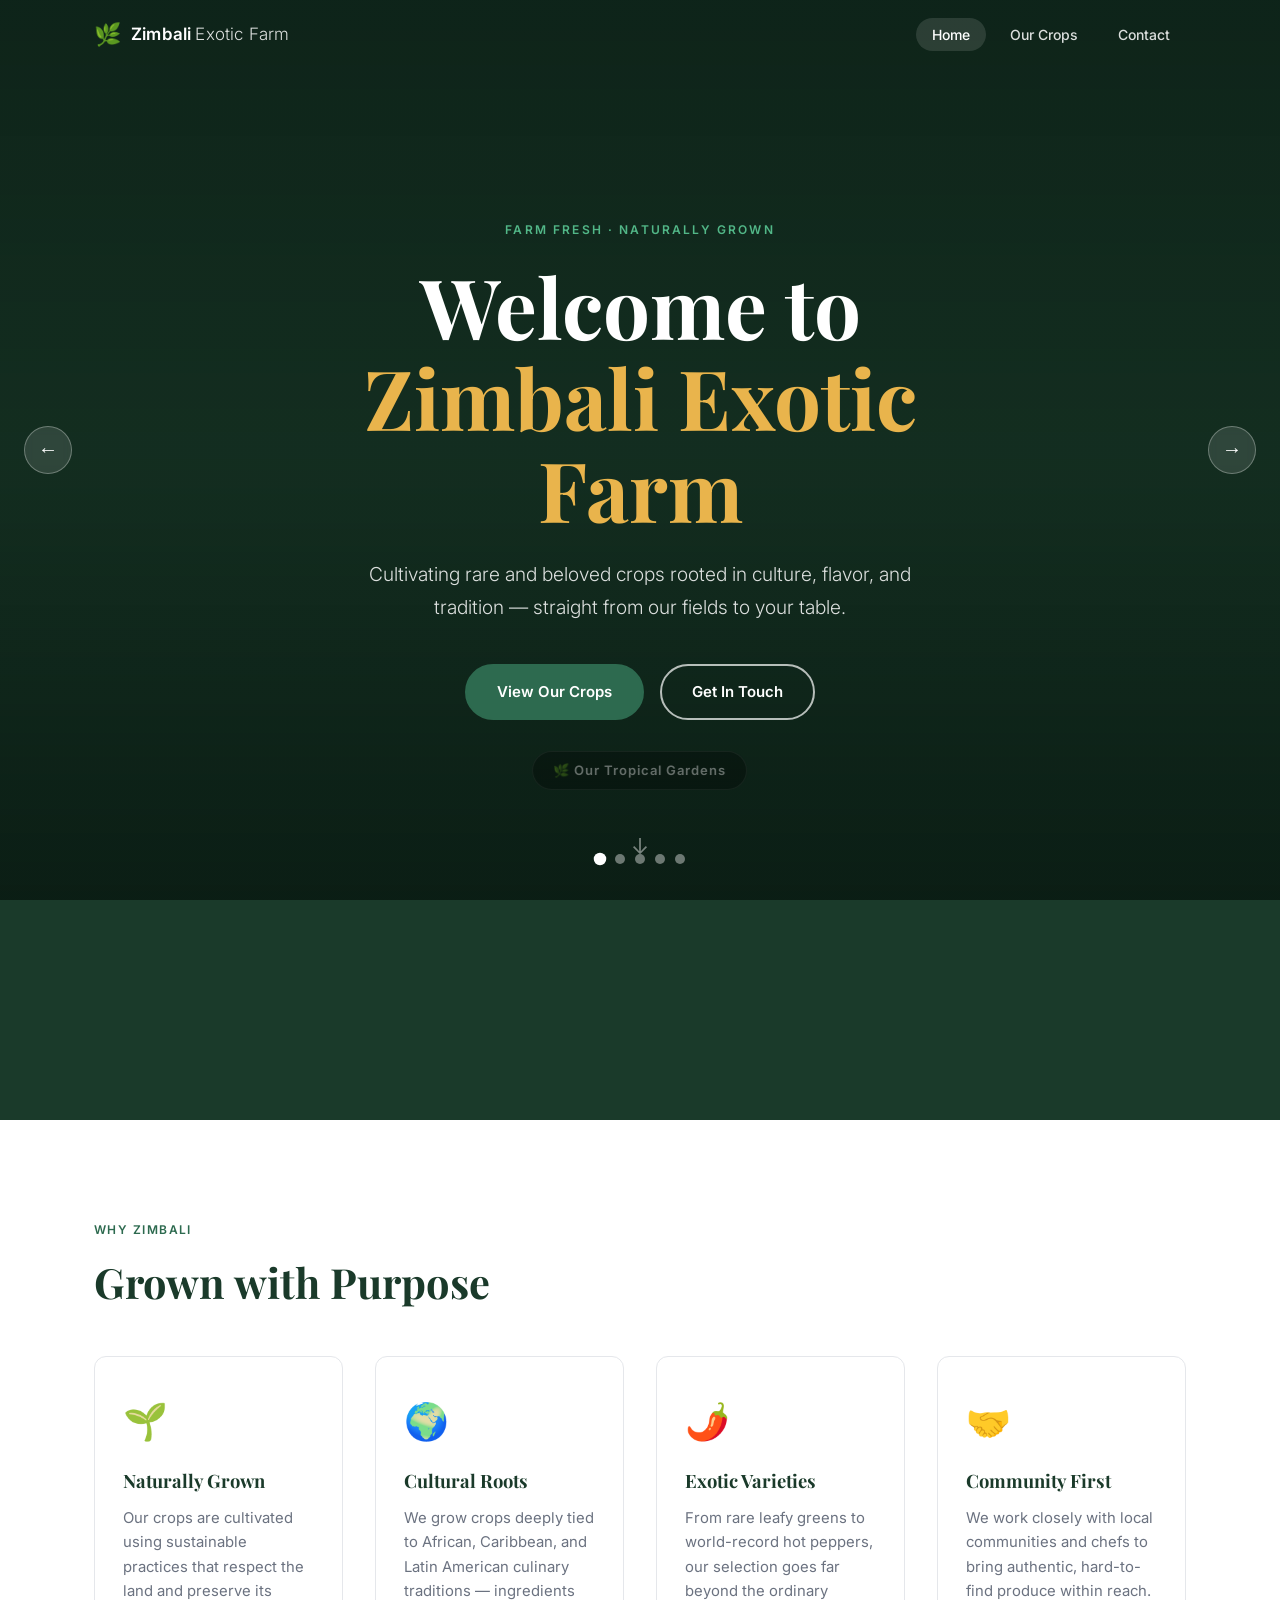
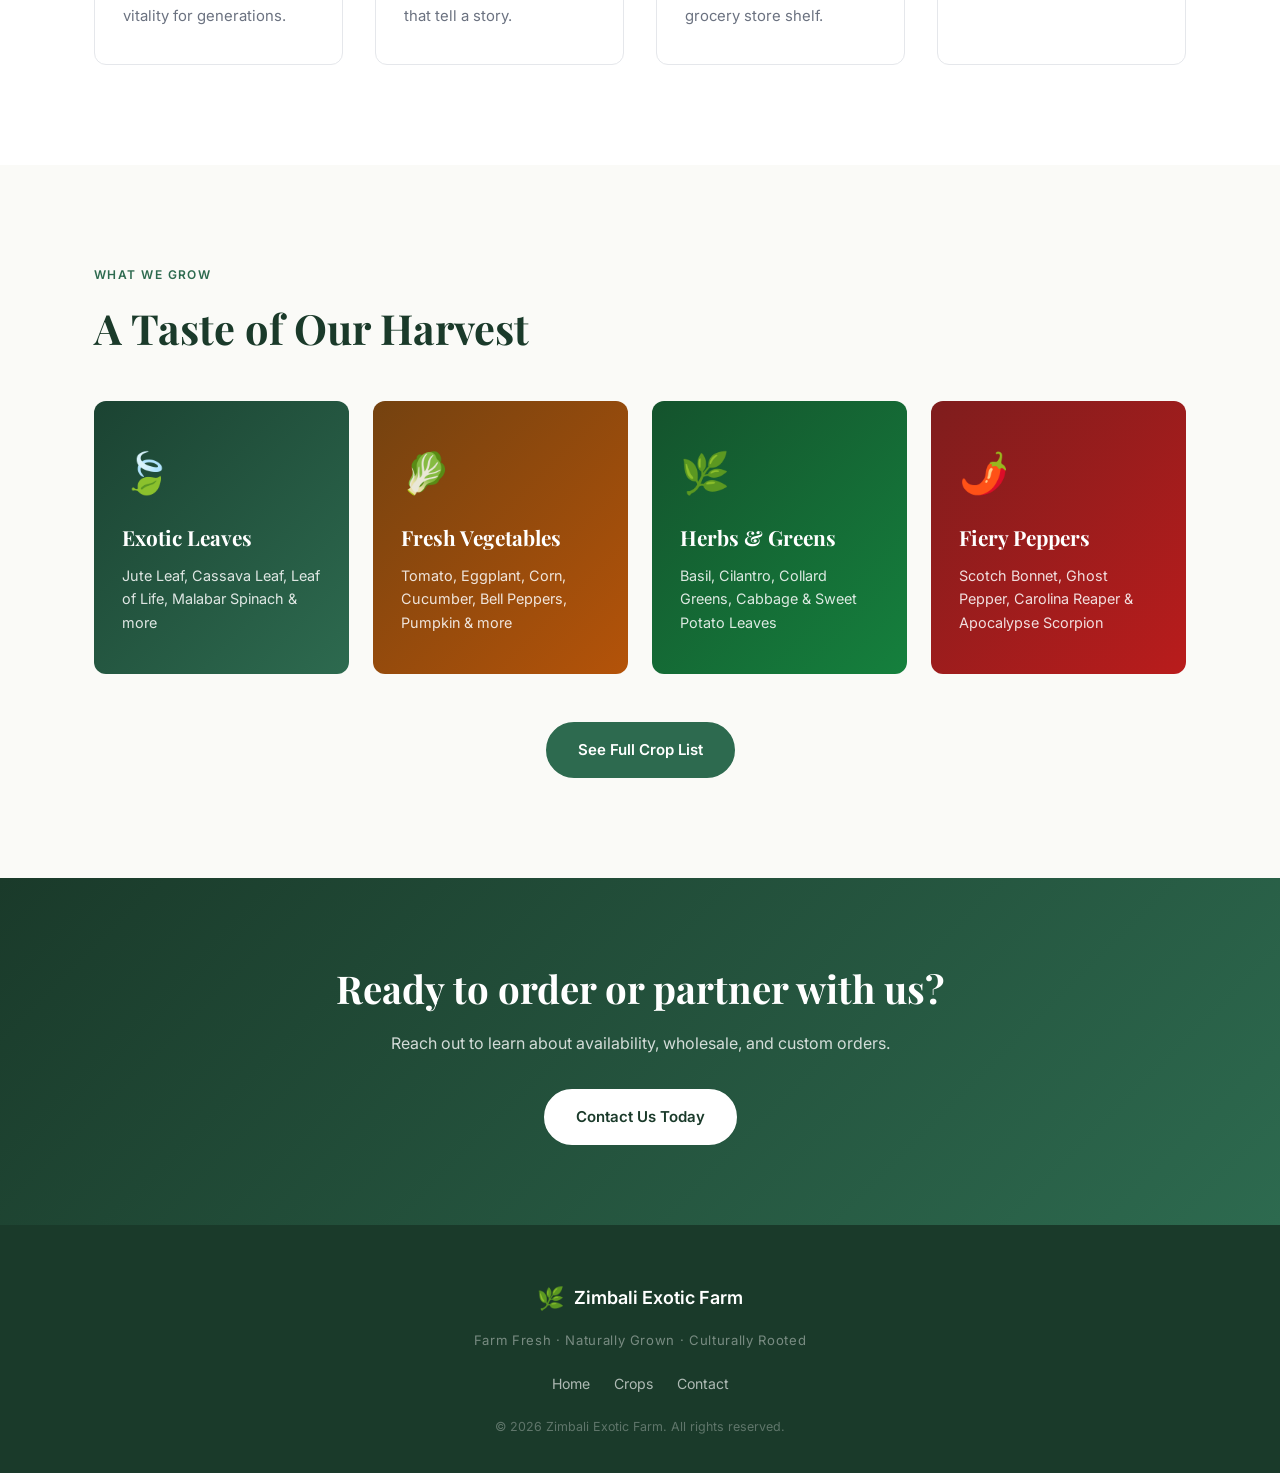
==== index.html @ becfaf84 "Add files via upload" ====
<!DOCTYPE html>
<html lang="en">
<head>
  <meta charset="UTF-8" />
  <meta name="viewport" content="width=device-width, initial-scale=1.0" />
  <title>Zimbali Exotic Farm</title>
  <link rel="stylesheet" href="style.css" />
  <link rel="preconnect" href="https://fonts.googleapis.com" />
  <link href="https://fonts.googleapis.com/css2?family=Playfair+Display:wght@600;700&family=Inter:wght@300;400;500;600&display=swap" rel="stylesheet" />
</head>
<body>

  <!-- NAV -->
  <nav class="nav" id="navbar">
    <div class="nav-inner">
      <a href="index.html" class="logo">
        <span class="logo-leaf">🌿</span>
        <span class="logo-text">Zimbali <em>Exotic Farm</em></span>
      </a>
      <ul class="nav-links">
        <li><a href="index.html" class="active">Home</a></li>
        <li><a href="crops.html">Our Crops</a></li>
        <li><a href="contact.html">Contact</a></li>
      </ul>
      <button class="hamburger" id="hamburger" aria-label="Menu">
        <span></span><span></span><span></span>
      </button>
    </div>
    <div class="mobile-menu" id="mobileMenu">
      <a href="index.html">Home</a>
      <a href="crops.html">Our Crops</a>
      <a href="contact.html">Contact</a>
    </div>
  </nav>

  <!-- HERO SLIDESHOW -->
  <section class="hero" id="heroSection">

    <!-- SLIDES — replace src URLs with your own farm photos -->
    <div class="slideshow" id="slideshow">
      <div class="slide active" style="background-image:url('https://images.unsplash.com/photo-1464226184884-fa280b87c399?auto=format&fit=crop&w=1920&q=80')">
        <div class="slide-badge">🌿 Our Tropical Gardens</div>
      </div>
      <div class="slide" style="background-image:url('https://images.unsplash.com/photo-1416879595882-3373a0480b5b?auto=format&fit=crop&w=1920&q=80')">
        <div class="slide-badge">🌱 Fresh from the Fields</div>
      </div>
      <div class="slide" style="background-image:url('https://images.unsplash.com/photo-1500651858858-18ea74ab98b0?auto=format&fit=crop&w=1920&q=80')">
        <div class="slide-badge">👨‍🌾 African Farmers at Work</div>
      </div>
      <div class="slide" style="background-image:url('https://images.unsplash.com/photo-1574943320219-cfe9d5f81c7e?auto=format&fit=crop&w=1920&q=80')">
        <div class="slide-badge">🌶️ Exotic Pepper Harvest</div>
      </div>
      <div class="slide" style="background-image:url('https://images.unsplash.com/photo-1501004318641-b39e6451bec6?auto=format&fit=crop&w=1920&q=80')">
        <div class="slide-badge">🍃 Rich Green Foliage</div>
      </div>
    </div>

    <!-- Dark overlay -->
    <div class="hero-overlay"></div>

    <!-- Hero text -->
    <div class="hero-content">
      <p class="hero-tag">Farm Fresh · Naturally Grown</p>
      <h1 class="hero-title">Welcome to<br /><span>Zimbali Exotic Farm</span></h1>
      <p class="hero-sub">Cultivating rare and beloved crops rooted in culture, flavor, and tradition — straight from our fields to your table.</p>
      <div class="hero-btns">
        <a href="crops.html" class="btn btn-primary">View Our Crops</a>
        <a href="contact.html" class="btn btn-outline">Get In Touch</a>
      </div>
    </div>

    <!-- Slide controls -->
    <button class="slide-arrow slide-prev" id="slidePrev" aria-label="Previous slide">&#8592;</button>
    <button class="slide-arrow slide-next" id="slideNext" aria-label="Next slide">&#8594;</button>

    <!-- Dot indicators -->
    <div class="slide-dots" id="slideDots">
      <button class="dot active" data-index="0"></button>
      <button class="dot" data-index="1"></button>
      <button class="dot" data-index="2"></button>
      <button class="dot" data-index="3"></button>
      <button class="dot" data-index="4"></button>
    </div>

    <div class="hero-scroll-hint">↓</div>
  </section>

  <!-- FARM PHOTO GALLERY STRIP -->
  <section class="gallery-strip">
    <div class="gallery-inner">
      <div class="gallery-item" style="background-image:url('https://images.unsplash.com/photo-1464226184884-fa280b87c399?auto=format&fit=crop&w=600&q=80')">
        <div class="gallery-label">Our Fields</div>
      </div>
      <div class="gallery-item" style="background-image:url('https://images.unsplash.com/photo-1416879595882-3373a0480b5b?auto=format&fit=crop&w=600&q=80')">
        <div class="gallery-label">Lush Crops</div>
      </div>
      <div class="gallery-item" style="background-image:url('https://images.unsplash.com/photo-1500651858858-18ea74ab98b0?auto=format&fit=crop&w=600&q=80')">
        <div class="gallery-label">Harvest Time</div>
      </div>
      <div class="gallery-item" style="background-image:url('https://images.unsplash.com/photo-1574943320219-cfe9d5f81c7e?auto=format&fit=crop&w=600&q=80')">
        <div class="gallery-label">Exotic Peppers</div>
      </div>
      <div class="gallery-item" style="background-image:url('https://images.unsplash.com/photo-1501004318641-b39e6451bec6?auto=format&fit=crop&w=600&q=80')">
        <div class="gallery-label">Tropical Greens</div>
      </div>
    </div>
  </section>

  <!-- WHY US -->
  <section class="features">
    <div class="container">
      <div class="section-label">Why Zimbali</div>
      <h2 class="section-title">Grown with Purpose</h2>
      <div class="feature-grid">
        <div class="feature-card">
          <div class="feature-icon">🌱</div>
          <h3>Naturally Grown</h3>
          <p>Our crops are cultivated using sustainable practices that respect the land and preserve its vitality for generations.</p>
        </div>
        <div class="feature-card">
          <div class="feature-icon">🌍</div>
          <h3>Cultural Roots</h3>
          <p>We grow crops deeply tied to African, Caribbean, and Latin American culinary traditions — ingredients that tell a story.</p>
        </div>
        <div class="feature-card">
          <div class="feature-icon">🌶️</div>
          <h3>Exotic Varieties</h3>
          <p>From rare leafy greens to world-record hot peppers, our selection goes far beyond the ordinary grocery store shelf.</p>
        </div>
        <div class="feature-card">
          <div class="feature-icon">🤝</div>
          <h3>Community First</h3>
          <p>We work closely with local communities and chefs to bring authentic, hard-to-find produce within reach.</p>
        </div>
      </div>
    </div>
  </section>

  <!-- CROP PREVIEW -->
  <section class="crop-preview">
    <div class="container">
      <div class="section-label">What We Grow</div>
      <h2 class="section-title">A Taste of Our Harvest</h2>
      <div class="preview-grid">
        <div class="preview-card exotic-leaves">
          <div class="preview-icon">🍃</div>
          <h3>Exotic Leaves</h3>
          <p>Jute Leaf, Cassava Leaf, Leaf of Life, Malabar Spinach & more</p>
        </div>
        <div class="preview-card vegetables">
          <div class="preview-icon">🥬</div>
          <h3>Fresh Vegetables</h3>
          <p>Tomato, Eggplant, Corn, Cucumber, Bell Peppers, Pumpkin & more</p>
        </div>
        <div class="preview-card herbs">
          <div class="preview-icon">🌿</div>
          <h3>Herbs & Greens</h3>
          <p>Basil, Cilantro, Collard Greens, Cabbage & Sweet Potato Leaves</p>
        </div>
        <div class="preview-card peppers">
          <div class="preview-icon">🌶️</div>
          <h3>Fiery Peppers</h3>
          <p>Scotch Bonnet, Ghost Pepper, Carolina Reaper & Apocalypse Scorpion</p>
        </div>
      </div>
      <div class="preview-cta">
        <a href="crops.html" class="btn btn-primary">See Full Crop List</a>
      </div>
    </div>
  </section>

  <!-- CTA BANNER -->
  <section class="cta-banner">
    <div class="container cta-inner">
      <h2>Ready to order or partner with us?</h2>
      <p>Reach out to learn about availability, wholesale, and custom orders.</p>
      <a href="contact.html" class="btn btn-white">Contact Us Today</a>
    </div>
  </section>

  <!-- FOOTER -->
  <footer class="footer">
    <div class="container footer-inner">
      <div class="footer-brand">
        <span class="logo-leaf">🌿</span>
        <span class="footer-name">Zimbali Exotic Farm</span>
      </div>
      <p class="footer-tagline">Farm Fresh · Naturally Grown · Culturally Rooted</p>
      <nav class="footer-nav">
        <a href="index.html">Home</a>
        <a href="crops.html">Crops</a>
        <a href="contact.html">Contact</a>
      </nav>
      <p class="footer-copy">&copy; 2026 Zimbali Exotic Farm. All rights reserved.</p>
    </div>
  </footer>

  <script src="main.js"></script>
</body>
</html>
---- style.css ----
/* ============================================================
   ZIMBALI EXOTIC FARM — Stylesheet
   ============================================================ */

/* ---- Reset & Base ---- */
*, *::before, *::after { box-sizing: border-box; margin: 0; padding: 0; }

:root {
  --green-dark:   #1a3a2a;
  --green-mid:    #2d6a4f;
  --green-light:  #52b788;
  --green-pale:   #d8f3dc;
  --gold:         #e9b44c;
  --gold-dark:    #c8952a;
  --pepper-red:   #c0392b;
  --pepper-warm:  #f5ede0;
  --cream:        #fafaf7;
  --text-dark:    #1a1a1a;
  --text-mid:     #3d3d3d;
  --text-muted:   #6b7280;
  --border:       #e5e7eb;
  --radius:       12px;
  --radius-sm:    8px;
  --shadow-sm:    0 2px 8px rgba(0,0,0,.07);
  --shadow-md:    0 6px 24px rgba(0,0,0,.10);
  --shadow-lg:    0 12px 40px rgba(0,0,0,.14);
  --font-serif:   'Playfair Display', Georgia, serif;
  --font-sans:    'Inter', system-ui, sans-serif;
}

html { scroll-behavior: smooth; }

body {
  font-family: var(--font-sans);
  color: var(--text-dark);
  background: var(--cream);
  line-height: 1.6;
  font-size: 16px;
}

.container {
  max-width: 1140px;
  margin: 0 auto;
  padding: 0 24px;
}

img { display: block; max-width: 100%; }
a { text-decoration: none; color: inherit; }

/* ---- Typography ---- */
.section-label {
  font-size: 12px;
  font-weight: 600;
  letter-spacing: .12em;
  text-transform: uppercase;
  color: var(--green-mid);
  margin-bottom: 10px;
}
.section-title {
  font-family: var(--font-serif);
  font-size: clamp(1.8rem, 3.5vw, 2.6rem);
  color: var(--green-dark);
  margin-bottom: 40px;
}

/* ---- Buttons ---- */
.btn {
  display: inline-block;
  padding: 14px 30px;
  border-radius: 50px;
  font-size: 15px;
  font-weight: 600;
  cursor: pointer;
  transition: all .22s ease;
  border: 2px solid transparent;
}
.btn-primary {
  background: var(--green-mid);
  color: #fff;
  border-color: var(--green-mid);
}
.btn-primary:hover {
  background: var(--green-dark);
  border-color: var(--green-dark);
  transform: translateY(-2px);
  box-shadow: 0 6px 20px rgba(45,106,79,.3);
}
.btn-outline {
  background: transparent;
  color: #fff;
  border-color: rgba(255,255,255,.7);
}
.btn-outline:hover {
  background: rgba(255,255,255,.15);
  border-color: #fff;
}
.btn-white {
  background: #fff;
  color: var(--green-dark);
  border-color: #fff;
}
.btn-white:hover {
  background: var(--green-pale);
  transform: translateY(-2px);
}
.btn-full { width: 100%; text-align: center; }

/* ============================================================
   NAVIGATION
   ============================================================ */
.nav {
  position: fixed;
  top: 0; left: 0; right: 0;
  z-index: 100;
  background: transparent;
  transition: background .3s, box-shadow .3s;
}
.nav.scrolled {
  background: rgba(26,58,42,.97);
  box-shadow: 0 2px 20px rgba(0,0,0,.18);
}
.nav-inner {
  max-width: 1140px;
  margin: 0 auto;
  padding: 0 24px;
  height: 70px;
  display: flex;
  align-items: center;
  justify-content: space-between;
}
.logo {
  display: flex;
  align-items: center;
  gap: 10px;
  color: #fff;
}
.logo-leaf { font-size: 22px; }
.logo-text {
  font-size: 17px;
  font-weight: 600;
  letter-spacing: .01em;
}
.logo-text em { font-style: normal; font-weight: 300; opacity: .85; }

.nav-links {
  list-style: none;
  display: flex;
  gap: 8px;
}
.nav-links a {
  color: rgba(255,255,255,.85);
  font-size: 14px;
  font-weight: 500;
  padding: 8px 16px;
  border-radius: 50px;
  transition: all .2s;
}
.nav-links a:hover,
.nav-links a.active {
  color: #fff;
  background: rgba(255,255,255,.12);
}

.hamburger {
  display: none;
  flex-direction: column;
  gap: 5px;
  background: none;
  border: none;
  cursor: pointer;
  padding: 6px;
}
.hamburger span {
  display: block;
  width: 24px;
  height: 2px;
  background: #fff;
  border-radius: 2px;
  transition: all .2s;
}

.mobile-menu {
  display: none;
  flex-direction: column;
  background: var(--green-dark);
  padding: 12px 0 20px;
}
.mobile-menu a {
  color: rgba(255,255,255,.9);
  padding: 12px 24px;
  font-weight: 500;
  font-size: 15px;
}
.mobile-menu a:hover { background: rgba(255,255,255,.08); }
.mobile-menu.open { display: flex; }

/* ============================================================
   HERO (HOME)
   ============================================================ */
.hero {
  position: relative;
  min-height: 100vh;
  display: flex;
  align-items: center;
  justify-content: center;
  /* Fallback color while images load */
  background: #0d2318;
  overflow: hidden;
}

/* ---- Slideshow ---- */
.slideshow {
  position: absolute;
  inset: 0;
  z-index: 0;
}

.slide {
  position: absolute;
  inset: 0;
  background-size: cover;
  background-position: center;
  background-repeat: no-repeat;
  opacity: 0;
  transition: opacity 1.2s ease;
  /* Fallback gradient in case image fails */
  background-color: #1a3a2a;
}

.slide.active {
  opacity: 1;
}

.slide-badge {
  position: absolute;
  bottom: 110px;
  left: 50%;
  transform: translateX(-50%);
  background: rgba(0,0,0,.45);
  backdrop-filter: blur(6px);
  color: #fff;
  font-size: 13px;
  font-weight: 600;
  letter-spacing: .08em;
  padding: 8px 20px;
  border-radius: 50px;
  white-space: nowrap;
  border: 1px solid rgba(255,255,255,.15);
}

/* Slide navigation arrows */
.slide-arrow {
  position: absolute;
  top: 50%;
  transform: translateY(-50%);
  z-index: 10;
  background: rgba(255,255,255,.12);
  border: 1.5px solid rgba(255,255,255,.3);
  color: #fff;
  font-size: 20px;
  width: 48px;
  height: 48px;
  border-radius: 50%;
  cursor: pointer;
  display: flex;
  align-items: center;
  justify-content: center;
  transition: background .2s, transform .2s;
  backdrop-filter: blur(4px);
}
.slide-arrow:hover {
  background: rgba(255,255,255,.25);
  transform: translateY(-50%) scale(1.08);
}
.slide-prev { left: 24px; }
.slide-next { right: 24px; }

/* Dot indicators */
.slide-dots {
  position: absolute;
  bottom: 36px;
  left: 50%;
  transform: translateX(-50%);
  z-index: 10;
  display: flex;
  gap: 10px;
}
.dot {
  width: 10px;
  height: 10px;
  border-radius: 50%;
  background: rgba(255,255,255,.4);
  border: none;
  cursor: pointer;
  padding: 0;
  transition: background .25s, transform .25s;
}
.dot.active {
  background: #fff;
  transform: scale(1.25);
}

.hero-overlay {
  position: absolute;
  inset: 0;
  z-index: 1;
  background: linear-gradient(
    to bottom,
    rgba(5,18,12,.55) 0%,
    rgba(10,28,18,.40) 50%,
    rgba(5,18,12,.70) 100%
  );
}

/* ---- Gallery strip (below hero) ---- */
.gallery-strip {
  background: var(--green-dark);
  overflow: hidden;
}
.gallery-inner {
  display: flex;
  height: 220px;
}
.gallery-item {
  flex: 1;
  background-size: cover;
  background-position: center;
  background-color: #1a3a2a;
  position: relative;
  overflow: hidden;
  transition: flex .4s ease;
  cursor: pointer;
}
.gallery-item:hover { flex: 2; }
.gallery-item + .gallery-item {
  border-left: 2px solid var(--green-dark);
}
.gallery-label {
  position: absolute;
  bottom: 0;
  left: 0;
  right: 0;
  padding: 28px 12px 12px;
  background: linear-gradient(to top, rgba(0,0,0,.7), transparent);
  color: #fff;
  font-size: 12px;
  font-weight: 600;
  letter-spacing: .06em;
  text-align: center;
  text-transform: uppercase;
  opacity: 0;
  transition: opacity .3s;
}
.gallery-item:hover .gallery-label { opacity: 1; }

.hero-content {
  position: relative;
  z-index: 2;
  text-align: center;
  color: #fff;
  padding: 120px 24px 80px;
  max-width: 780px;
}

.hero-tag {
  font-size: 12px;
  font-weight: 600;
  letter-spacing: .18em;
  text-transform: uppercase;
  color: var(--green-light);
  margin-bottom: 20px;
}

.hero-title {
  font-family: var(--font-serif);
  font-size: clamp(2.8rem, 7vw, 5.2rem);
  line-height: 1.1;
  margin-bottom: 24px;
}

.hero-title span {
  display: block;
  color: var(--gold);
}

.hero-sub {
  font-size: clamp(1rem, 2vw, 1.2rem);
  font-weight: 300;
  opacity: .85;
  max-width: 560px;
  margin: 0 auto 40px;
  line-height: 1.7;
}

.hero-btns {
  display: flex;
  gap: 16px;
  justify-content: center;
  flex-wrap: wrap;
}

.hero-scroll-hint {
  position: absolute;
  bottom: 36px;
  left: 50%;
  transform: translateX(-50%);
  z-index: 2;
  color: rgba(255,255,255,.45);
  font-size: 22px;
  animation: bounce 2s infinite;
}

@keyframes bounce {
  0%, 100% { transform: translateX(-50%) translateY(0); }
  50%       { transform: translateX(-50%) translateY(8px); }
}

/* ============================================================
   PAGE HERO (Inner Pages)
   ============================================================ */
.page-hero {
  position: relative;
  padding: 140px 24px 80px;
  background: linear-gradient(135deg, #0d2318 0%, #1a3a2a 50%, #2d6a4f 100%);
  text-align: center;
  overflow: hidden;
}
.page-hero::before {
  content: '';
  position: absolute;
  inset: 0;
  background:
    radial-gradient(circle at 20% 50%, rgba(82,183,136,.12) 0%, transparent 60%),
    radial-gradient(circle at 80% 30%, rgba(233,180,76,.07) 0%, transparent 50%);
}
.page-hero-overlay {
  position: absolute;
  inset: 0;
  background: rgba(10,28,18,.3);
}
.page-hero-content {
  position: relative;
  color: #fff;
  max-width: 680px;
  margin: 0 auto;
}
.page-hero-content h1 {
  font-family: var(--font-serif);
  font-size: clamp(2.2rem, 5vw, 3.8rem);
  margin: 12px 0 16px;
}
.page-hero-content p {
  font-size: 1.05rem;
  opacity: .8;
  font-weight: 300;
}

/* ============================================================
   FEATURES (Home)
   ============================================================ */
.features {
  padding: 100px 0;
  background: #fff;
}
.feature-grid {
  display: grid;
  grid-template-columns: repeat(auto-fit, minmax(230px, 1fr));
  gap: 32px;
}
.feature-card {
  padding: 36px 28px;
  border: 1px solid var(--border);
  border-radius: var(--radius);
  transition: all .25s;
}
.feature-card:hover {
  box-shadow: var(--shadow-md);
  transform: translateY(-4px);
  border-color: var(--green-light);
}
.feature-icon {
  font-size: 36px;
  margin-bottom: 16px;
}
.feature-card h3 {
  font-family: var(--font-serif);
  font-size: 1.15rem;
  color: var(--green-dark);
  margin-bottom: 10px;
}
.feature-card p {
  font-size: .93rem;
  color: var(--text-muted);
  line-height: 1.65;
}

/* ============================================================
   CROP PREVIEW (Home)
   ============================================================ */
.crop-preview {
  padding: 100px 0;
  background: var(--cream);
}
.preview-grid {
  display: grid;
  grid-template-columns: repeat(auto-fit, minmax(230px, 1fr));
  gap: 24px;
  margin-bottom: 48px;
}
.preview-card {
  border-radius: var(--radius);
  padding: 40px 28px;
  color: #fff;
  transition: transform .25s, box-shadow .25s;
}
.preview-card:hover {
  transform: translateY(-5px);
  box-shadow: var(--shadow-lg);
}
.preview-card.exotic-leaves { background: linear-gradient(135deg, #1b4332, #2d6a4f); }
.preview-card.vegetables    { background: linear-gradient(135deg, #744210, #b45309); }
.preview-card.herbs         { background: linear-gradient(135deg, #14532d, #15803d); }
.preview-card.peppers       { background: linear-gradient(135deg, #7f1d1d, #b91c1c); }

.preview-icon { font-size: 40px; margin-bottom: 16px; }
.preview-card h3 {
  font-family: var(--font-serif);
  font-size: 1.3rem;
  margin-bottom: 10px;
}
.preview-card p { font-size: .9rem; opacity: .85; line-height: 1.6; }
.preview-cta { text-align: center; }

/* ============================================================
   CTA BANNER
   ============================================================ */
.cta-banner {
  background: linear-gradient(135deg, var(--green-dark), var(--green-mid));
  padding: 80px 24px;
  text-align: center;
  color: #fff;
}
.cta-inner h2 {
  font-family: var(--font-serif);
  font-size: clamp(1.6rem, 3vw, 2.4rem);
  margin-bottom: 12px;
}
.cta-inner p {
  font-size: 1rem;
  opacity: .8;
  margin-bottom: 32px;
}

/* ============================================================
   CROPS PAGE
   ============================================================ */
.crops-section { padding: 80px 0 100px; }

.crop-category {
  margin-bottom: 80px;
  padding-bottom: 80px;
  border-bottom: 1px solid var(--border);
}
.crop-category:last-child {
  border-bottom: none;
  margin-bottom: 0;
}

.category-header {
  display: flex;
  align-items: flex-start;
  gap: 20px;
  margin-bottom: 40px;
}
.category-icon { font-size: 48px; flex-shrink: 0; margin-top: 4px; }
.category-tag {
  font-size: 11px;
  font-weight: 700;
  letter-spacing: .15em;
  text-transform: uppercase;
  color: var(--green-light);
  margin-bottom: 6px;
}
.category-title {
  font-family: var(--font-serif);
  font-size: clamp(1.6rem, 3vw, 2.2rem);
  color: var(--green-dark);
  margin-bottom: 8px;
}
.category-desc {
  color: var(--text-muted);
  font-size: .95rem;
  max-width: 500px;
}

.crop-grid {
  display: grid;
  grid-template-columns: repeat(auto-fill, minmax(270px, 1fr));
  gap: 24px;
}

.crop-card {
  background: #fff;
  border: 1px solid var(--border);
  border-radius: var(--radius);
  padding: 28px 24px;
  transition: all .22s;
  position: relative;
}
.crop-card:hover {
  box-shadow: var(--shadow-md);
  transform: translateY(-3px);
  border-color: var(--green-light);
}
.crop-emoji { font-size: 28px; margin-bottom: 14px; }
.crop-card h3 {
  font-family: var(--font-serif);
  font-size: 1.1rem;
  color: var(--green-dark);
  margin-bottom: 8px;
}
.crop-alt {
  font-family: var(--font-sans);
  font-size: .8rem;
  font-weight: 400;
  color: var(--text-muted);
}
.crop-card p {
  font-size: .88rem;
  color: var(--text-muted);
  line-height: 1.65;
}

/* Pepper cards */
.hot-peppers .crop-card { border-left: 4px solid var(--pepper-red); }
.hot-peppers .crop-card:hover { border-color: var(--pepper-red); }

.heat-badge {
  display: inline-block;
  font-size: .75rem;
  font-weight: 700;
  border-radius: 50px;
  padding: 3px 10px;
  margin-bottom: 10px;
}
.heat-hot    { background: #fff3cd; color: #92400e; }
.heat-extreme { background: #fee2e2; color: #991b1b; }

.shu-badge {
  display: inline-block;
  margin-top: 10px;
  font-size: .75rem;
  font-weight: 600;
  color: var(--pepper-red);
  background: #fee2e2;
  padding: 3px 10px;
  border-radius: 50px;
}

.pepper-warning {
  margin-top: 32px;
  padding: 16px 20px;
  background: #fff8f0;
  border-left: 4px solid var(--gold);
  border-radius: var(--radius-sm);
  font-size: .88rem;
  color: var(--text-mid);
  line-height: 1.6;
}

/* ============================================================
   CONTACT PAGE
   ============================================================ */
.contact-section { padding: 80px 0 100px; }

.contact-grid {
  display: grid;
  grid-template-columns: 1fr 1fr;
  gap: 60px;
  align-items: start;
}

.contact-form-wrap h2,
.contact-info h2 {
  font-family: var(--font-serif);
  font-size: clamp(1.6rem, 2.5vw, 2rem);
  color: var(--green-dark);
  margin-bottom: 10px;
}
.form-sub {
  color: var(--text-muted);
  font-size: .93rem;
  margin-bottom: 32px;
}

.contact-form { display: flex; flex-direction: column; gap: 20px; }

.form-row {
  display: grid;
  grid-template-columns: 1fr 1fr;
  gap: 16px;
}

.form-group { display: flex; flex-direction: column; gap: 6px; }

.form-group label {
  font-size: .85rem;
  font-weight: 600;
  color: var(--text-mid);
}
.required { color: var(--pepper-red); }

.form-group input,
.form-group select,
.form-group textarea {
  padding: 12px 16px;
  border: 1.5px solid var(--border);
  border-radius: var(--radius-sm);
  font-family: var(--font-sans);
  font-size: .95rem;
  color: var(--text-dark);
  background: #fff;
  transition: border-color .2s, box-shadow .2s;
  outline: none;
  width: 100%;
}
.form-group input:focus,
.form-group select:focus,
.form-group textarea:focus {
  border-color: var(--green-mid);
  box-shadow: 0 0 0 3px rgba(45,106,79,.12);
}
.form-group textarea { resize: vertical; }
.form-group select { appearance: none; cursor: pointer; }

.form-success {
  display: none;
  padding: 14px 18px;
  background: var(--green-pale);
  border: 1px solid var(--green-light);
  border-radius: var(--radius-sm);
  font-size: .9rem;
  color: var(--green-dark);
  font-weight: 500;
}

/* Contact Info */
.contact-info {
  padding-top: 8px;
}
.contact-info p {
  color: var(--text-muted);
  font-size: .95rem;
  margin-bottom: 32px;
  line-height: 1.7;
}

.info-cards { display: flex; flex-direction: column; gap: 16px; margin-bottom: 32px; }

.info-card {
  display: flex;
  gap: 16px;
  align-items: flex-start;
  background: #fff;
  border: 1px solid var(--border);
  border-radius: var(--radius-sm);
  padding: 18px 20px;
  transition: box-shadow .2s;
}
.info-card:hover { box-shadow: var(--shadow-sm); }

.info-icon { font-size: 22px; flex-shrink: 0; margin-top: 2px; }
.info-card h4 {
  font-size: .85rem;
  font-weight: 700;
  color: var(--green-dark);
  margin-bottom: 4px;
  text-transform: uppercase;
  letter-spacing: .05em;
}
.info-card p {
  font-size: .88rem;
  color: var(--text-muted);
  margin: 0;
  line-height: 1.5;
}

.info-note {
  background: var(--green-pale);
  border-radius: var(--radius-sm);
  padding: 22px 22px;
  margin-bottom: 16px;
}
.info-note h3 {
  font-family: var(--font-serif);
  font-size: 1.05rem;
  color: var(--green-dark);
  margin-bottom: 8px;
}
.info-note p {
  font-size: .88rem;
  color: var(--text-mid);
  margin: 0;
  line-height: 1.65;
}
.pepper-note { background: var(--pepper-warm); }

/* ============================================================
   FOOTER
   ============================================================ */
.footer {
  background: var(--green-dark);
  color: rgba(255,255,255,.75);
  padding: 56px 24px 36px;
  text-align: center;
}
.footer-inner { display: flex; flex-direction: column; align-items: center; gap: 14px; }

.footer-brand {
  display: flex;
  align-items: center;
  gap: 10px;
  color: #fff;
}
.footer-name { font-size: 18px; font-weight: 600; }

.footer-tagline {
  font-size: .82rem;
  opacity: .55;
  letter-spacing: .05em;
}
.footer-nav {
  display: flex;
  gap: 24px;
  margin-top: 8px;
}
.footer-nav a {
  font-size: .88rem;
  color: rgba(255,255,255,.65);
  transition: color .2s;
}
.footer-nav a:hover { color: #fff; }

.footer-copy {
  font-size: .78rem;
  opacity: .4;
  margin-top: 8px;
}

/* ============================================================
   RESPONSIVE
   ============================================================ */
@media (max-width: 768px) {
  .nav-links { display: none; }
  .hamburger { display: flex; }

  .hero-btns { flex-direction: column; align-items: center; }
  .feature-grid,
  .preview-grid { grid-template-columns: 1fr; }

  .category-header { flex-direction: column; gap: 12px; }
  .category-icon { font-size: 36px; }
  .crop-grid { grid-template-columns: 1fr; }

  .contact-grid { grid-template-columns: 1fr; gap: 40px; }
  .form-row { grid-template-columns: 1fr; }
}

@media (max-width: 480px) {
  .section-title { font-size: 1.5rem; }
  .hero-title { font-size: 2.4rem; }
  .btn { padding: 12px 24px; font-size: 14px; }
}
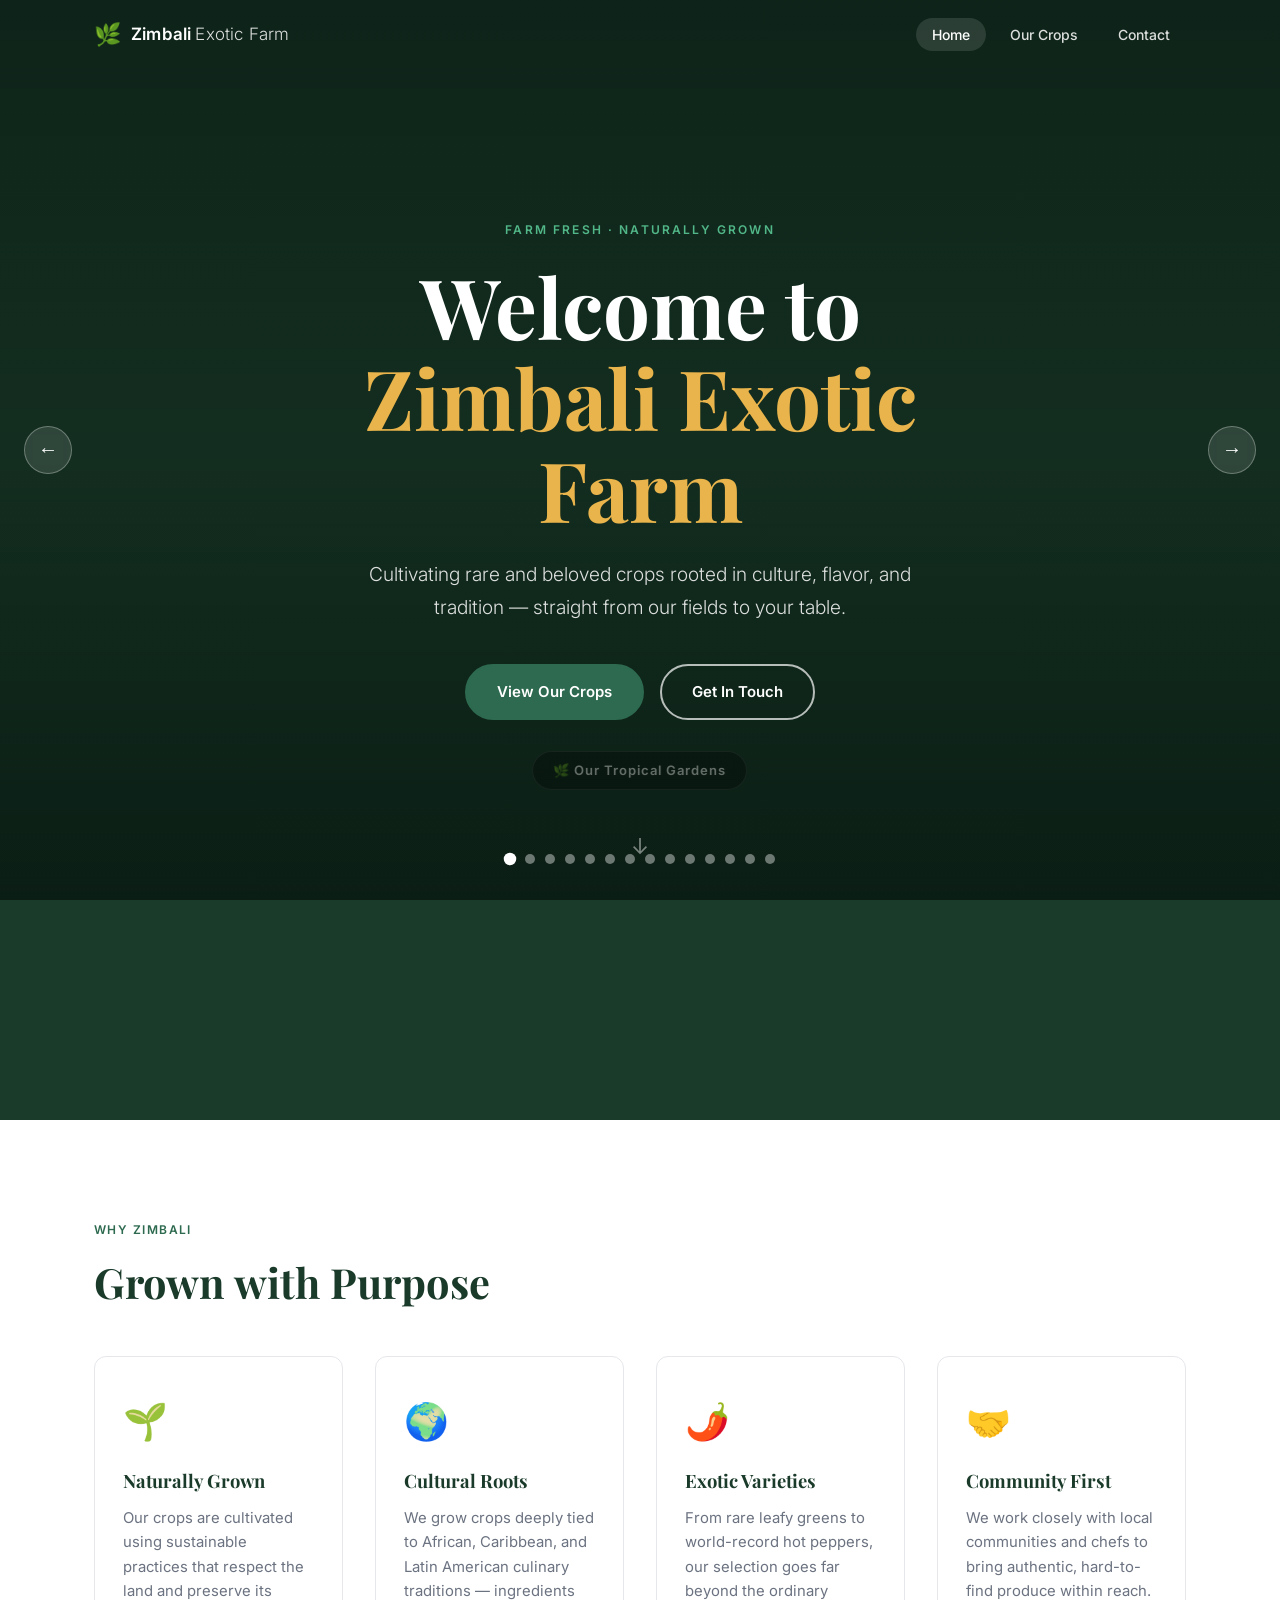
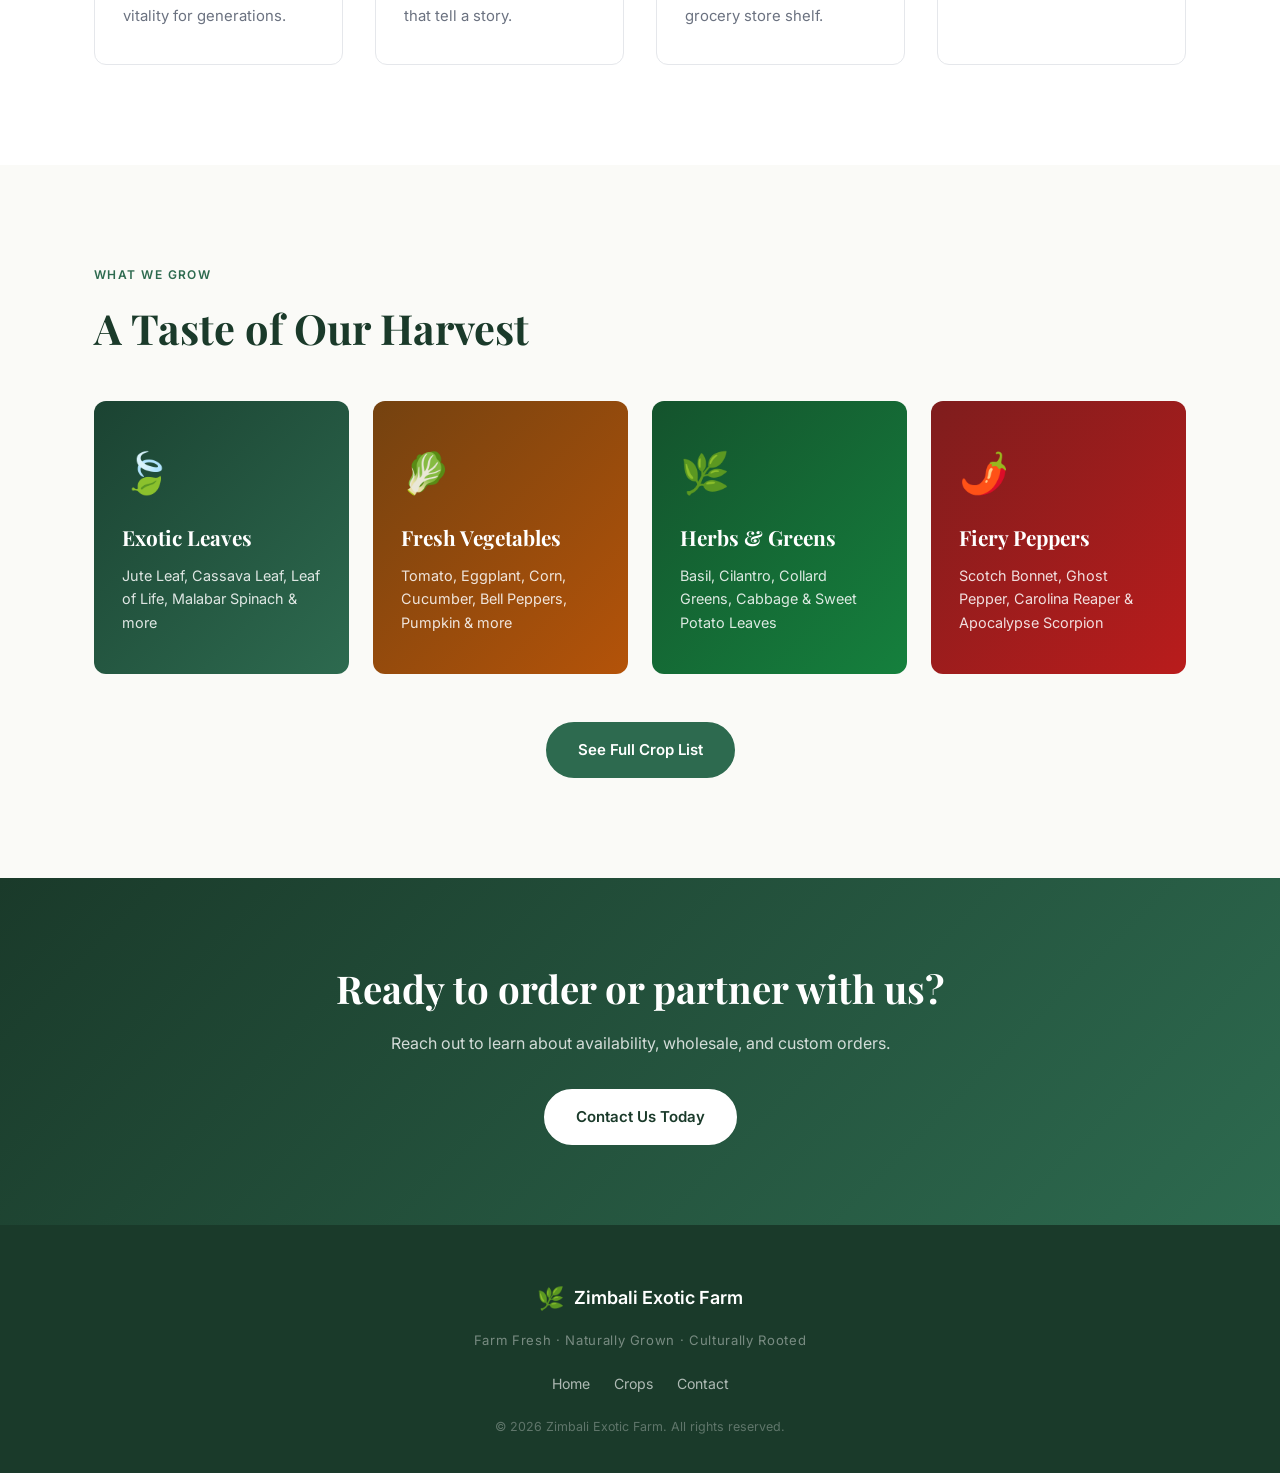
==== commit 15da1e64: "Update" ====
--- a/index.html
+++ b/index.html
@@ -36,22 +36,48 @@
   <!-- HERO SLIDESHOW -->
   <section class="hero" id="heroSection">
 
-    <!-- SLIDES — replace src URLs with your own farm photos -->
     <div class="slideshow" id="slideshow">
-      <div class="slide active" style="background-image:url('https://images.unsplash.com/photo-1464226184884-fa280b87c399?auto=format&fit=crop&w=1920&q=80')">
+      <div class="slide active" style="background-image:url('photos/optimized/IMG_0229.jpg')">
         <div class="slide-badge">🌿 Our Tropical Gardens</div>
       </div>
-      <div class="slide" style="background-image:url('https://images.unsplash.com/photo-1416879595882-3373a0480b5b?auto=format&fit=crop&w=1920&q=80')">
+      <div class="slide" style="background-image:url('photos/optimized/IMG_1302_Original.jpg')">
         <div class="slide-badge">🌱 Fresh from the Fields</div>
       </div>
-      <div class="slide" style="background-image:url('https://images.unsplash.com/photo-1500651858858-18ea74ab98b0?auto=format&fit=crop&w=1920&q=80')">
-        <div class="slide-badge">👨‍🌾 African Farmers at Work</div>
-      </div>
-      <div class="slide" style="background-image:url('https://images.unsplash.com/photo-1574943320219-cfe9d5f81c7e?auto=format&fit=crop&w=1920&q=80')">
+      <div class="slide" style="background-image:url('photos/optimized/IMG_1408.jpg')">
+        <div class="slide-badge">🌾 Crops in Season</div>
+      </div>
+      <div class="slide" style="background-image:url('photos/optimized/IMG_1411.jpg')">
         <div class="slide-badge">🌶️ Exotic Pepper Harvest</div>
       </div>
-      <div class="slide" style="background-image:url('https://images.unsplash.com/photo-1501004318641-b39e6451bec6?auto=format&fit=crop&w=1920&q=80')">
+      <div class="slide" style="background-image:url('photos/optimized/IMG_1468.jpg')">
         <div class="slide-badge">🍃 Rich Green Foliage</div>
+      </div>
+      <div class="slide" style="background-image:url('photos/optimized/IMG_1918.jpg')">
+        <div class="slide-badge">👨‍🌾 Life on the Farm</div>
+      </div>
+      <div class="slide" style="background-image:url('photos/optimized/IMG_6164.jpg')">
+        <div class="slide-badge">🌍 Rooted in Tradition</div>
+      </div>
+      <div class="slide" style="background-image:url('photos/optimized/IMG_7123.jpg')">
+        <div class="slide-badge">🥬 Grown with Care</div>
+      </div>
+      <div class="slide" style="background-image:url('photos/optimized/IMG_1301_Original.jpg')">
+        <div class="slide-badge">🌿 From Seed to Harvest</div>
+      </div>
+      <div class="slide" style="background-image:url('photos/optimized/IMG_1401_Original.jpg')">
+        <div class="slide-badge">🌱 Naturally Nourished</div>
+      </div>
+      <div class="slide" style="background-image:url('photos/optimized/IMG_3375_Original.jpg')">
+        <div class="slide-badge">🍃 Fields of Green</div>
+      </div>
+      <div class="slide" style="background-image:url('photos/optimized/IMG_5080.jpg')">
+        <div class="slide-badge">🌾 Abundant Harvests</div>
+      </div>
+      <div class="slide" style="background-image:url('photos/optimized/IMG_6387.jpg')">
+        <div class="slide-badge">🌍 Culturally Rooted</div>
+      </div>
+      <div class="slide" style="background-image:url('photos/optimized/IMG_7251.jpg')">
+        <div class="slide-badge">🤝 Community &amp; Craft</div>
       </div>
     </div>
 
@@ -80,6 +106,15 @@
       <button class="dot" data-index="2"></button>
       <button class="dot" data-index="3"></button>
       <button class="dot" data-index="4"></button>
+      <button class="dot" data-index="5"></button>
+      <button class="dot" data-index="6"></button>
+      <button class="dot" data-index="7"></button>
+      <button class="dot" data-index="8"></button>
+      <button class="dot" data-index="9"></button>
+      <button class="dot" data-index="10"></button>
+      <button class="dot" data-index="11"></button>
+      <button class="dot" data-index="12"></button>
+      <button class="dot" data-index="13"></button>
     </div>
 
     <div class="hero-scroll-hint">↓</div>
@@ -88,19 +123,19 @@
   <!-- FARM PHOTO GALLERY STRIP -->
   <section class="gallery-strip">
     <div class="gallery-inner">
-      <div class="gallery-item" style="background-image:url('https://images.unsplash.com/photo-1464226184884-fa280b87c399?auto=format&fit=crop&w=600&q=80')">
+      <div class="gallery-item" style="background-image:url('photos/optimized/IMG_1918.jpg')">
         <div class="gallery-label">Our Fields</div>
       </div>
-      <div class="gallery-item" style="background-image:url('https://images.unsplash.com/photo-1416879595882-3373a0480b5b?auto=format&fit=crop&w=600&q=80')">
+      <div class="gallery-item" style="background-image:url('photos/optimized/IMG_6164.jpg')">
         <div class="gallery-label">Lush Crops</div>
       </div>
-      <div class="gallery-item" style="background-image:url('https://images.unsplash.com/photo-1500651858858-18ea74ab98b0?auto=format&fit=crop&w=600&q=80')">
+      <div class="gallery-item" style="background-image:url('photos/optimized/IMG_7123.jpg')">
         <div class="gallery-label">Harvest Time</div>
       </div>
-      <div class="gallery-item" style="background-image:url('https://images.unsplash.com/photo-1574943320219-cfe9d5f81c7e?auto=format&fit=crop&w=600&q=80')">
+      <div class="gallery-item" style="background-image:url('photos/optimized/IMG_1468.jpg')">
         <div class="gallery-label">Exotic Peppers</div>
       </div>
-      <div class="gallery-item" style="background-image:url('https://images.unsplash.com/photo-1501004318641-b39e6451bec6?auto=format&fit=crop&w=600&q=80')">
+      <div class="gallery-item" style="background-image:url('photos/optimized/IMG_1411.jpg')">
         <div class="gallery-label">Tropical Greens</div>
       </div>
     </div>
